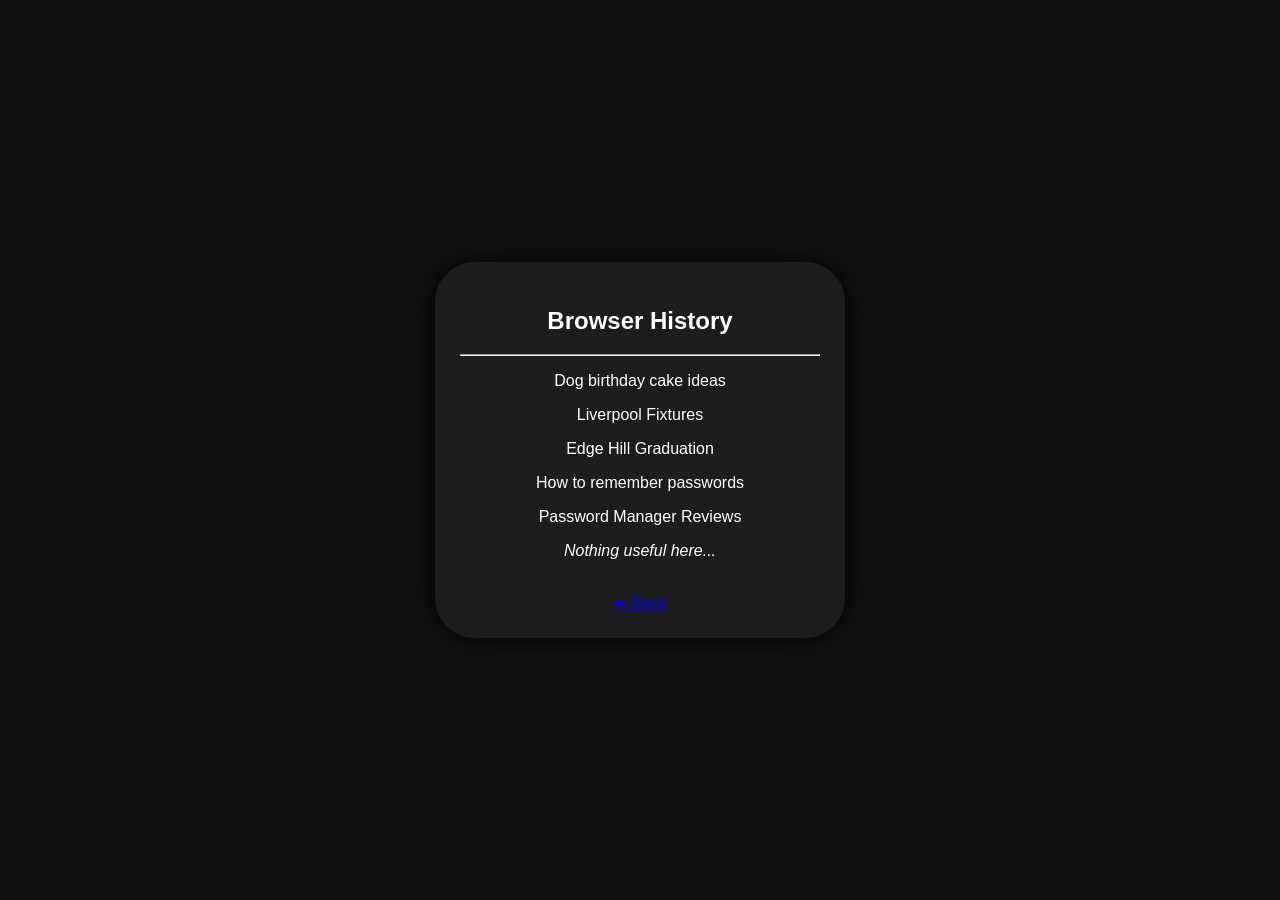
==== browser.html @ 4c13b0cb "Create browser.html" ====
<!DOCTYPE html>
<html>

<head>

<title>Browser</title>

<link rel="stylesheet" href="style.css">

</head>

<body>

<div class="phone">

<h2>Browser History</h2>

<hr>

<p>Dog birthday cake ideas</p>

<p>Liverpool Fixtures</p>

<p>Edge Hill Graduation</p>

<p>How to remember passwords</p>

<p>Password Manager Reviews</p>

<p><em>Nothing useful here...</em></p>

<br>

<a href="phone.html">⬅ Back</a>

</div>

</body>

</html>
---- style.css ----
body{

background:#111;

font-family:Arial;

color:white;

margin:0;

display:flex;

justify-content:center;

align-items:center;

height:100vh;

}

.phone{

width:360px;

background:#1d1d1d;

border-radius:40px;

padding:25px;

box-shadow:0 0 30px black;

text-align:center;

}

.status{

display:flex;

justify-content:space-between;

margin-bottom:20px;

font-size:14px;

}

.apps{

display:grid;

grid-template-columns:repeat(2,1fr);

gap:20px;

margin-top:40px;

}

.apps a{

background:#2d2d2d;

padding:20px;

border-radius:20px;

text-decoration:none;

color:white;

font-size:20px;

transition:.3s;

}

.apps a:hover{

background:#3f3f3f;

transform:scale(1.05);

}
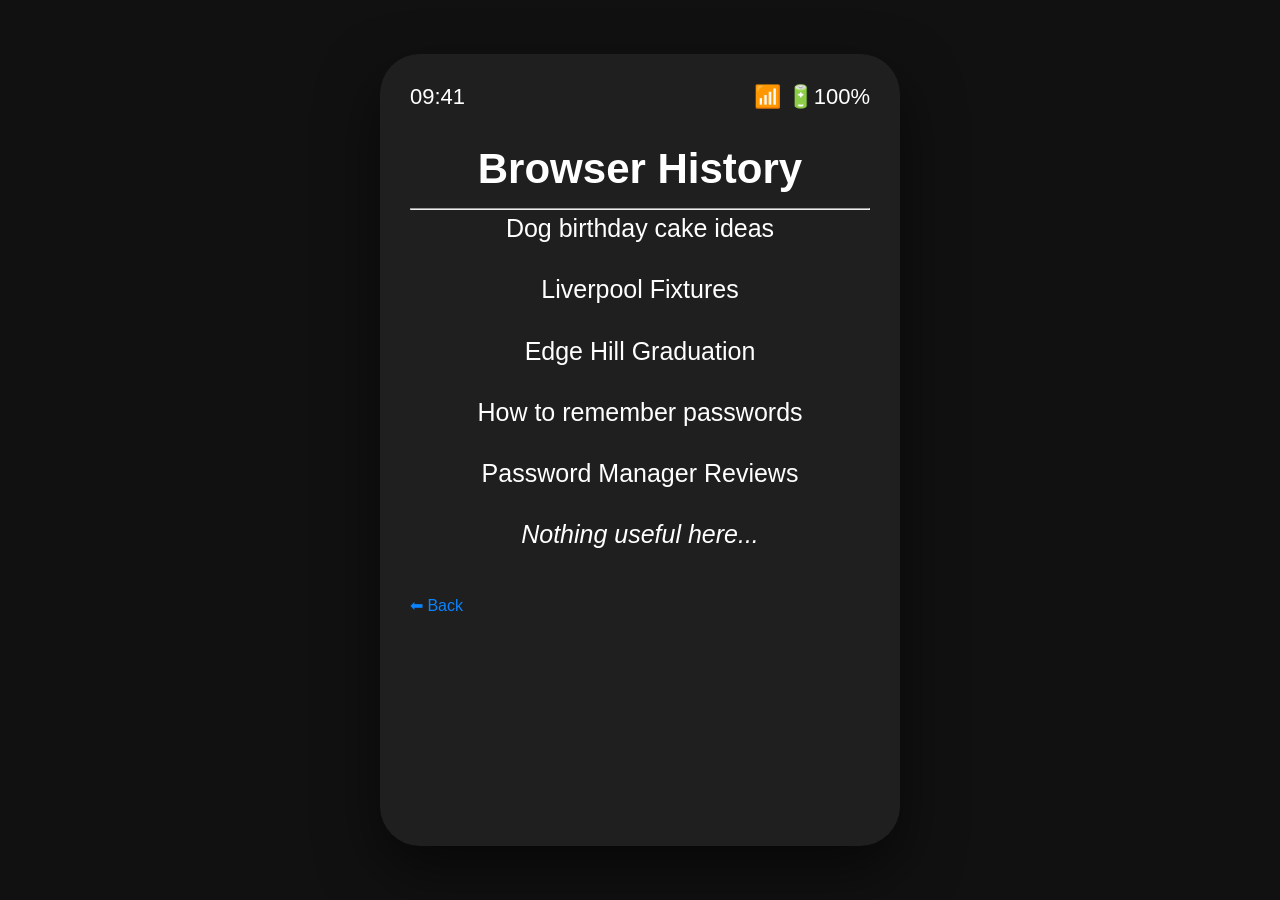
==== commit 8d4ffca6: "Update browser.html" ====
--- a/browser.html
+++ b/browser.html
@@ -7,12 +7,7 @@
 
 <link rel="stylesheet" href="style.css">
 
-</head>
-
-<body>
-
-<div class="phone">
-
+</head> <body> <div class="phone"> <div class="status"> <span>09:41</span> <span>📶 🔋100%</span> </div>
 <h2>Browser History</h2>
 
 <hr>
--- a/style.css
+++ b/style.css
@@ -1,85 +1,441 @@
+/* ===========================================
+   MASTER SECURITY KEY
+   Main Stylesheet
+=========================================== */
+
+*{
+    margin:0;
+    padding:0;
+    box-sizing:border-box;
+}
+
 body{
 
-background:#111;
-
-font-family:Arial;
-
-color:white;
-
-margin:0;
-
-display:flex;
-
-justify-content:center;
-
-align-items:center;
-
-height:100vh;
-
-}
+    background:#111;
+    color:#fff;
+
+    font-family:-apple-system, BlinkMacSystemFont, "Segoe UI", Arial, sans-serif;
+
+    min-height:100vh;
+
+    display:flex;
+
+    justify-content:center;
+
+    align-items:center;
+
+    padding:20px;
+
+}
+
+/* ===========================================
+   MAIN APP WINDOW
+=========================================== */
 
 .phone{
 
-width:360px;
-
-background:#1d1d1d;
-
-border-radius:40px;
-
-padding:25px;
-
-box-shadow:0 0 30px black;
-
-text-align:center;
-
-}
+    width:95vw;
+    max-width:520px;
+
+    min-height:88vh;
+
+    background:#1f1f1f;
+
+    border-radius:40px;
+
+    padding:30px;
+
+    box-shadow:
+        0 25px 60px rgba(0,0,0,.55);
+
+}
+
+/* ===========================================
+   STATUS BAR
+=========================================== */
 
 .status{
 
-display:flex;
-
-justify-content:space-between;
-
-margin-bottom:20px;
-
-font-size:14px;
-
-}
+    display:flex;
+
+    justify-content:space-between;
+
+    align-items:center;
+
+    font-size:22px;
+
+    margin-bottom:35px;
+
+}
+
+/* ===========================================
+   TITLES
+=========================================== */
+
+h1{
+
+    text-align:center;
+
+    font-size:48px;
+
+    margin-bottom:20px;
+
+}
+
+h2{
+
+    text-align:center;
+
+    font-size:42px;
+
+    margin-bottom:15px;
+
+}
+
+h3{
+
+    text-align:center;
+
+    font-size:30px;
+
+    margin-bottom:25px;
+
+}
+
+/* ===========================================
+   TEXT
+=========================================== */
+
+p{
+
+    text-align:center;
+
+    font-size:25px;
+
+    line-height:1.45;
+
+    margin-bottom:25px;
+
+}
+
+.quote{
+
+    font-style:italic;
+
+    color:#cccccc;
+
+}
+
+/* ===========================================
+   INPUT BOX
+=========================================== */
+
+input{
+
+    width:100%;
+
+    padding:22px;
+
+    margin-top:25px;
+
+    border:none;
+
+    border-radius:18px;
+
+    font-size:24px;
+
+    outline:none;
+
+}
+
+/* ===========================================
+   BUTTON
+=========================================== */
+
+button{
+
+    width:100%;
+
+    margin-top:20px;
+
+    padding:22px;
+
+    border:none;
+
+    border-radius:18px;
+
+    background:#007AFF;
+
+    color:white;
+
+    font-size:24px;
+
+    font-weight:bold;
+
+    cursor:pointer;
+
+    transition:.2s;
+
+}
+
+button:hover{
+
+    background:#0065d1;
+
+}
+
+/* ===========================================
+   RESULTS
+=========================================== */
+
+#result{
+
+    margin-top:25px;
+
+    text-align:center;
+
+    font-size:20px;
+
+    color:#ff8a80;
+
+}
+
+/* ===========================================
+   APP GRID
+=========================================== */
 
 .apps{
 
-display:grid;
-
-grid-template-columns:repeat(2,1fr);
-
-gap:20px;
-
-margin-top:40px;
+    display:grid;
+
+    grid-template-columns:repeat(2,1fr);
+
+    gap:22px;
+
+    margin-top:45px;
 
 }
 
 .apps a{
 
-background:#2d2d2d;
-
-padding:20px;
-
-border-radius:20px;
-
-text-decoration:none;
-
-color:white;
-
-font-size:20px;
-
-transition:.3s;
+    background:#2d2d2d;
+
+    border-radius:28px;
+
+    text-decoration:none;
+
+    color:white;
+
+    text-align:center;
+
+    padding:40px 20px;
+
+    transition:.2s;
 
 }
 
 .apps a:hover{
 
-background:#3f3f3f;
-
-transform:scale(1.05);
-
-}
+    background:#3d3d3d;
+
+    transform:scale(1.03);
+
+}
+
+.apps a span{
+
+    display:block;
+
+    font-size:60px;
+
+    margin-bottom:15px;
+
+}
+
+.apps a{
+
+    font-size:24px;
+
+}
+
+/* ===========================================
+   SIMPLE LISTS
+=========================================== */
+
+.list{
+
+    margin-top:30px;
+
+}
+
+.list div{
+
+    background:#2d2d2d;
+
+    border-radius:18px;
+
+    padding:18px;
+
+    margin-bottom:15px;
+
+    font-size:20px;
+
+}
+
+/* ===========================================
+   LINKS
+=========================================== */
+
+a{
+
+    color:#0A84FF;
+
+    text-decoration:none;
+
+}
+
+a:hover{
+
+    text-decoration:underline;
+
+}
+
+/* ===========================================
+   MOBILE
+=========================================== */
+
+@media (max-width:480px){
+
+    .phone{
+
+        width:96vw;
+
+        min-height:90vh;
+
+        padding:25px;
+
+    }
+
+    h1{
+
+        font-size:38px;
+
+    }
+
+    h2{
+
+        font-size:34px;
+
+    }
+
+    h3{
+
+        font-size:26px;
+
+    }
+
+    p{
+
+        font-size:22px;
+
+    }
+
+    input{
+
+        font-size:22px;
+
+    }
+
+    button{
+
+        font-size:22px;
+
+    }
+
+    .apps a{
+
+        padding:35px 15px;
+
+        font-size:22px;
+
+    }
+
+    .apps a span{
+
+        font-size:54px;
+
+    }
+
+   .warning{
+
+    background:#C62828;
+
+    padding:15px;
+
+    border-radius:15px;
+
+    text-align:center;
+
+    font-weight:bold;
+
+    margin:25px 0;
+
+}
+
+.progress{
+
+    width:100%;
+
+    height:18px;
+
+    background:#444;
+
+    border-radius:20px;
+
+    overflow:hidden;
+
+    margin-top:25px;
+
+}
+
+.bar{
+
+    width:16%;
+
+    height:100%;
+
+    background:#00c853;
+
+}
+
+.percent{
+
+    font-size:18px;
+
+    margin-top:10px;
+
+    color:#ccc;
+
+}
+
+.apps{
+
+    margin-top:35px;
+
+}
+}
+/* ===========================================
+   APP PAGES (Mail, Files, Browser etc.)
+=========================================== */
+
+.phone.app{
+
+    min-height:auto;
+
+    height:auto;
+
+    max-height:none;
+
+    padding-bottom:25px;
+
+}
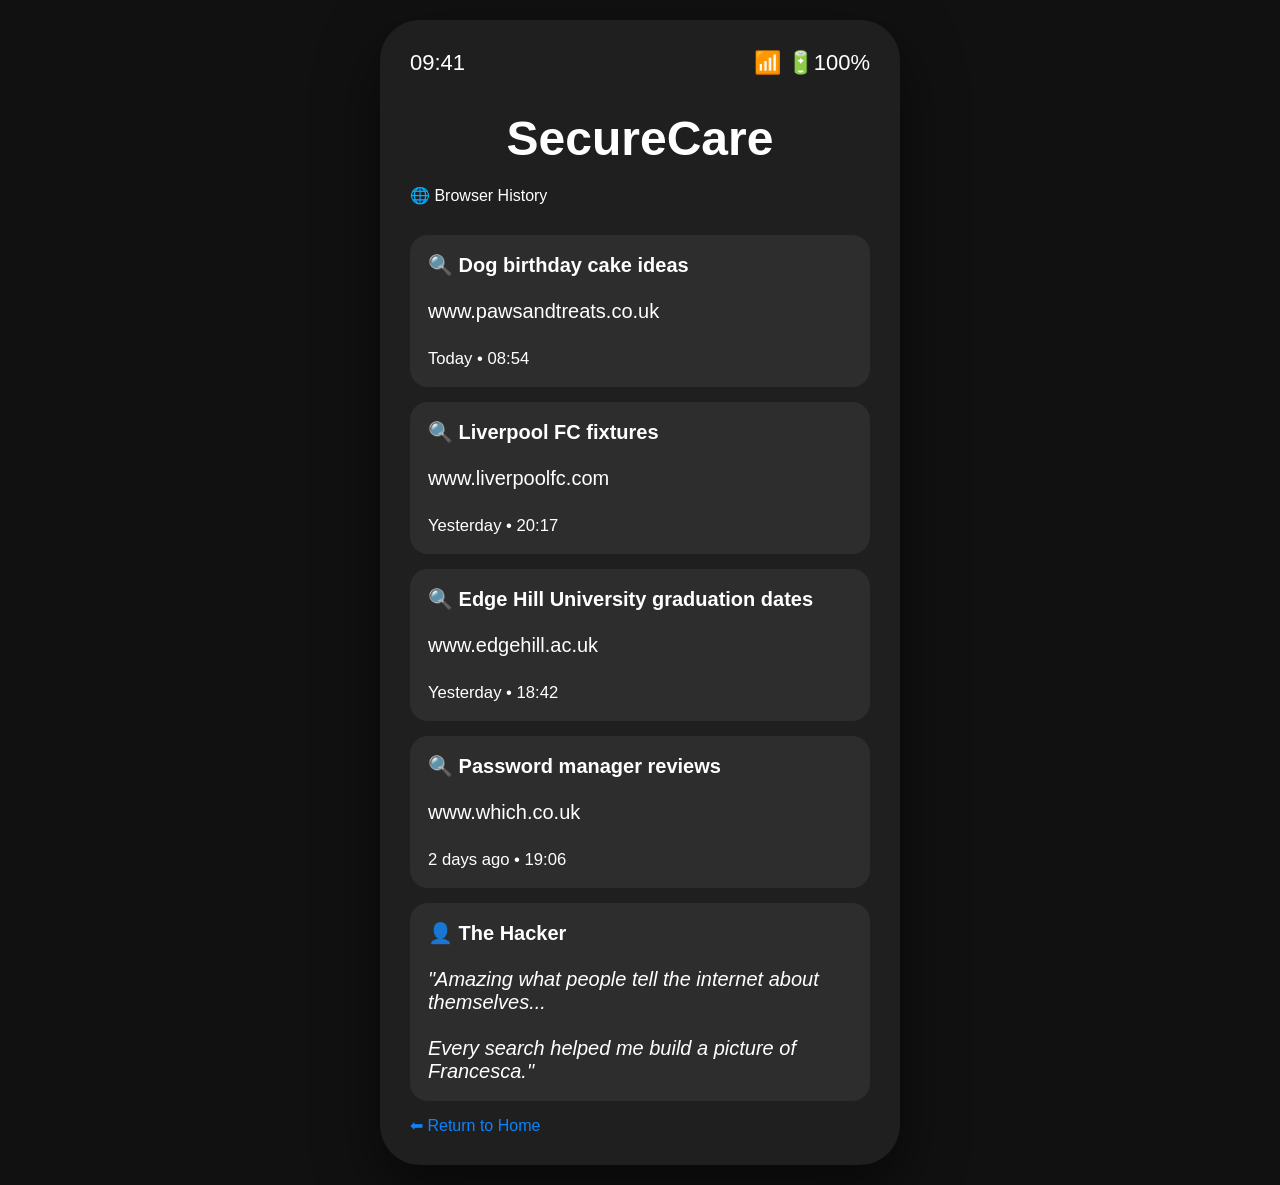
==== commit 30e6d1d0: "Update browser.html" ====
--- a/browser.html
+++ b/browser.html
@@ -1,32 +1,75 @@
 <!DOCTYPE html>
-<html>
+<html lang="en">
 
 <head>
 
-<title>Browser</title>
+<meta charset="UTF-8">
+<meta name="viewport" content="width=device-width, initial-scale=1.0">
+
+<title>SecureCare - Browser</title>
 
 <link rel="stylesheet" href="style.css">
 
-</head> <body> <div class="phone"> <div class="status"> <span>09:41</span> <span>📶 🔋100%</span> </div>
-<h2>Browser History</h2>
+</head>
 
-<hr>
+<body>
 
-<p>Dog birthday cake ideas</p>
+<div class="phone">
 
-<p>Liverpool Fixtures</p>
+    <div class="status">
+        <span>09:41</span>
+        <span>📶 🔋100%</span>
+    </div>
 
-<p>Edge Hill Graduation</p>
+    <h1>SecureCare</h1>
 
-<p>How to remember passwords</p>
+    <div class="warning">
+        🌐 Browser History
+    </div>
 
-<p>Password Manager Reviews</p>
+    <div class="list">
 
-<p><em>Nothing useful here...</em></p>
+        <div>
+            <strong>🔍 Dog birthday cake ideas</strong><br><br>
+            www.pawsandtreats.co.uk
+            <br><br>
+            <small>Today • 08:54</small>
+        </div>
 
-<br>
+        <div>
+            <strong>🔍 Liverpool FC fixtures</strong><br><br>
+            www.liverpoolfc.com
+            <br><br>
+            <small>Yesterday • 20:17</small>
+        </div>
 
-<a href="phone.html">⬅ Back</a>
+        <div>
+            <strong>🔍 Edge Hill University graduation dates</strong><br><br>
+            www.edgehill.ac.uk
+            <br><br>
+            <small>Yesterday • 18:42</small>
+        </div>
+
+        <div>
+            <strong>🔍 Password manager reviews</strong><br><br>
+            www.which.co.uk
+            <br><br>
+            <small>2 days ago • 19:06</small>
+        </div>
+
+        <div>
+            <strong>👤 The Hacker</strong><br><br>
+            <em>
+            "Amazing what people tell the internet about themselves...<br><br>
+            Every search helped me build a picture of Francesca."
+            </em>
+        </div>
+
+    </div>
+
+    <a href="phone.html">
+        ⬅ Return to Home
+    </a>
 
 </div>
 
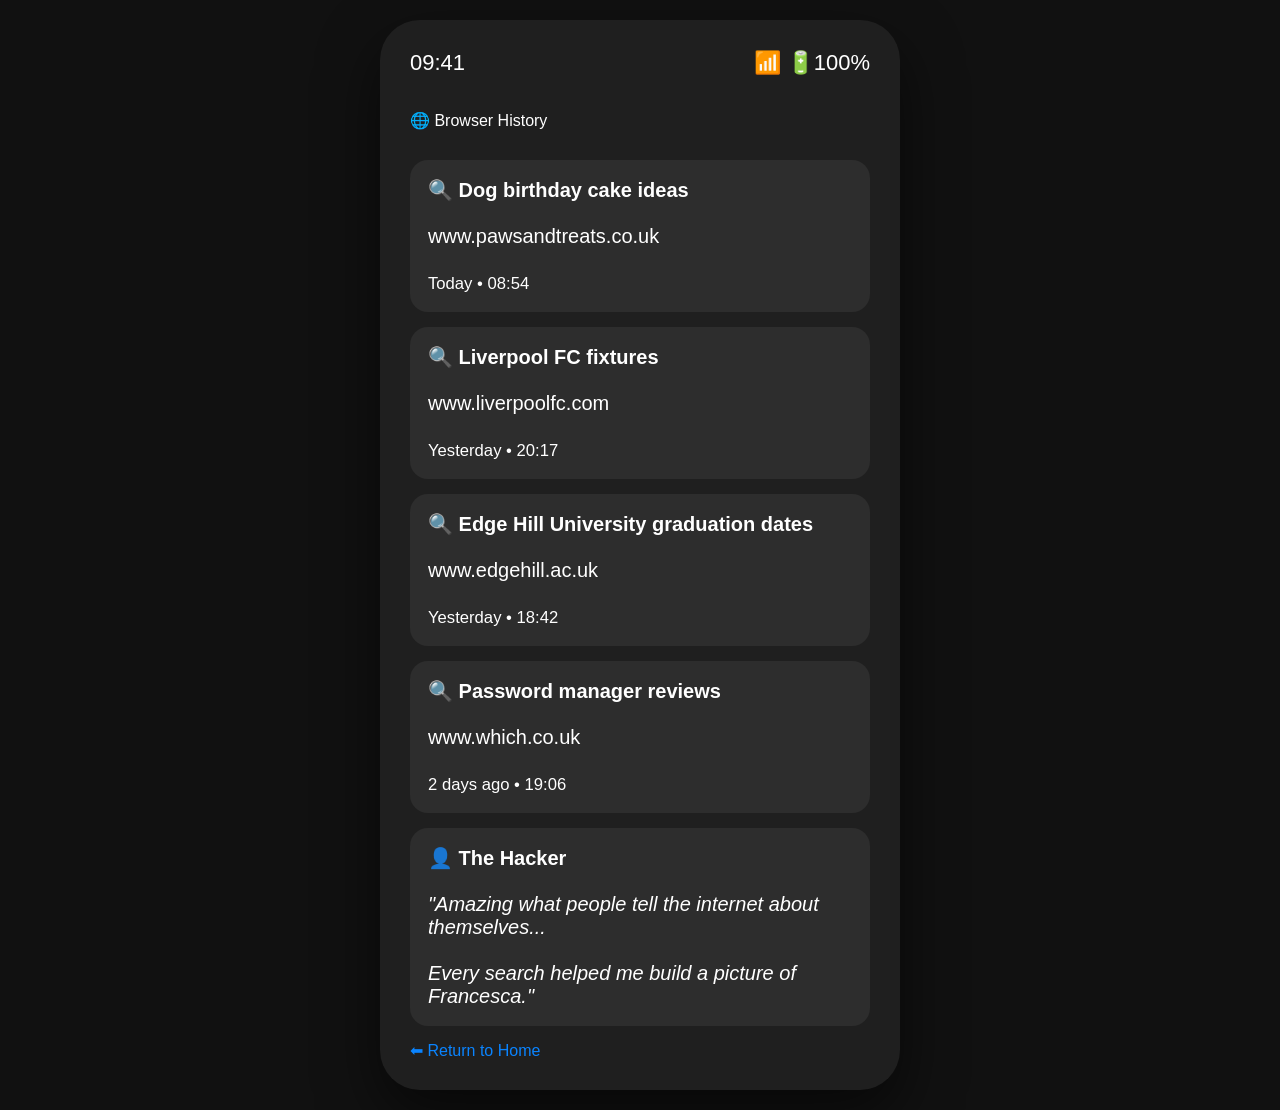
==== commit 0e018f9c: "Update browser.html" ====
--- a/browser.html
+++ b/browser.html
@@ -20,8 +20,6 @@
         <span>09:41</span>
         <span>📶 🔋100%</span>
     </div>
-
-    <h1>SecureCare</h1>
 
     <div class="warning">
         🌐 Browser History
--- a/style.css
+++ b/style.css
@@ -439,3 +439,189 @@
     padding-bottom:25px;
 
 }
+/* ===========================================
+   PHOTO GALLERY
+=========================================== */
+
+.gallery{
+
+    display:grid;
+
+    grid-template-columns:repeat(2,1fr);
+
+    gap:15px;
+
+    margin:25px 0;
+
+}
+
+.gallery img{
+
+    width:100%;
+
+    height:160px;
+
+    object-fit:cover;
+
+    border-radius:18px;
+
+    border:2px solid #3a3a3a;
+
+    transition:.2s;
+
+    cursor:pointer;
+
+}
+
+.gallery img:hover{
+
+    transform:scale(1.03);
+
+    border-color:#007AFF;
+
+}
+/* ===========================
+   PHOTO GALLERY
+=========================== */
+
+.gallery{
+
+display:grid;
+
+grid-template-columns:repeat(2,1fr);
+
+gap:15px;
+
+margin:25px 0;
+
+}
+
+.gallery img{
+
+width:100%;
+
+height:170px;
+
+object-fit:cover;
+
+border-radius:18px;
+
+cursor:pointer;
+
+transition:.2s;
+
+border:2px solid #3a3a3a;
+
+}
+
+.gallery img:hover{
+
+transform:scale(1.03);
+
+border-color:#007AFF;
+
+}
+
+/* ===========================
+   PHOTO VIEWER
+=========================== */
+
+#viewer{
+
+display:none;
+
+position:fixed;
+
+top:0;
+
+left:0;
+
+width:100%;
+
+height:100%;
+
+background:#000;
+
+z-index:999;
+
+justify-content:center;
+
+align-items:center;
+
+flex-direction:column;
+
+padding:20px;
+
+}
+
+#viewer img{
+
+max-width:95%;
+
+max-height:65%;
+
+border-radius:20px;
+
+margin-bottom:20px;
+
+}
+
+#viewer h2{
+
+font-size:32px;
+
+margin-bottom:10px;
+
+}
+
+#viewer p{
+
+font-size:20px;
+
+color:#bbb;
+
+margin-bottom:10px;
+
+}
+
+.close{
+
+position:absolute;
+
+top:20px;
+
+right:25px;
+
+font-size:42px;
+
+background:none;
+
+border:none;
+
+color:white;
+
+cursor:pointer;
+
+}
+
+.viewerButtons{
+
+display:flex;
+
+gap:20px;
+
+margin-top:20px;
+
+}
+
+.viewerButtons button{
+
+width:70px;
+
+height:70px;
+
+font-size:30px;
+
+border-radius:50%;
+
+}
